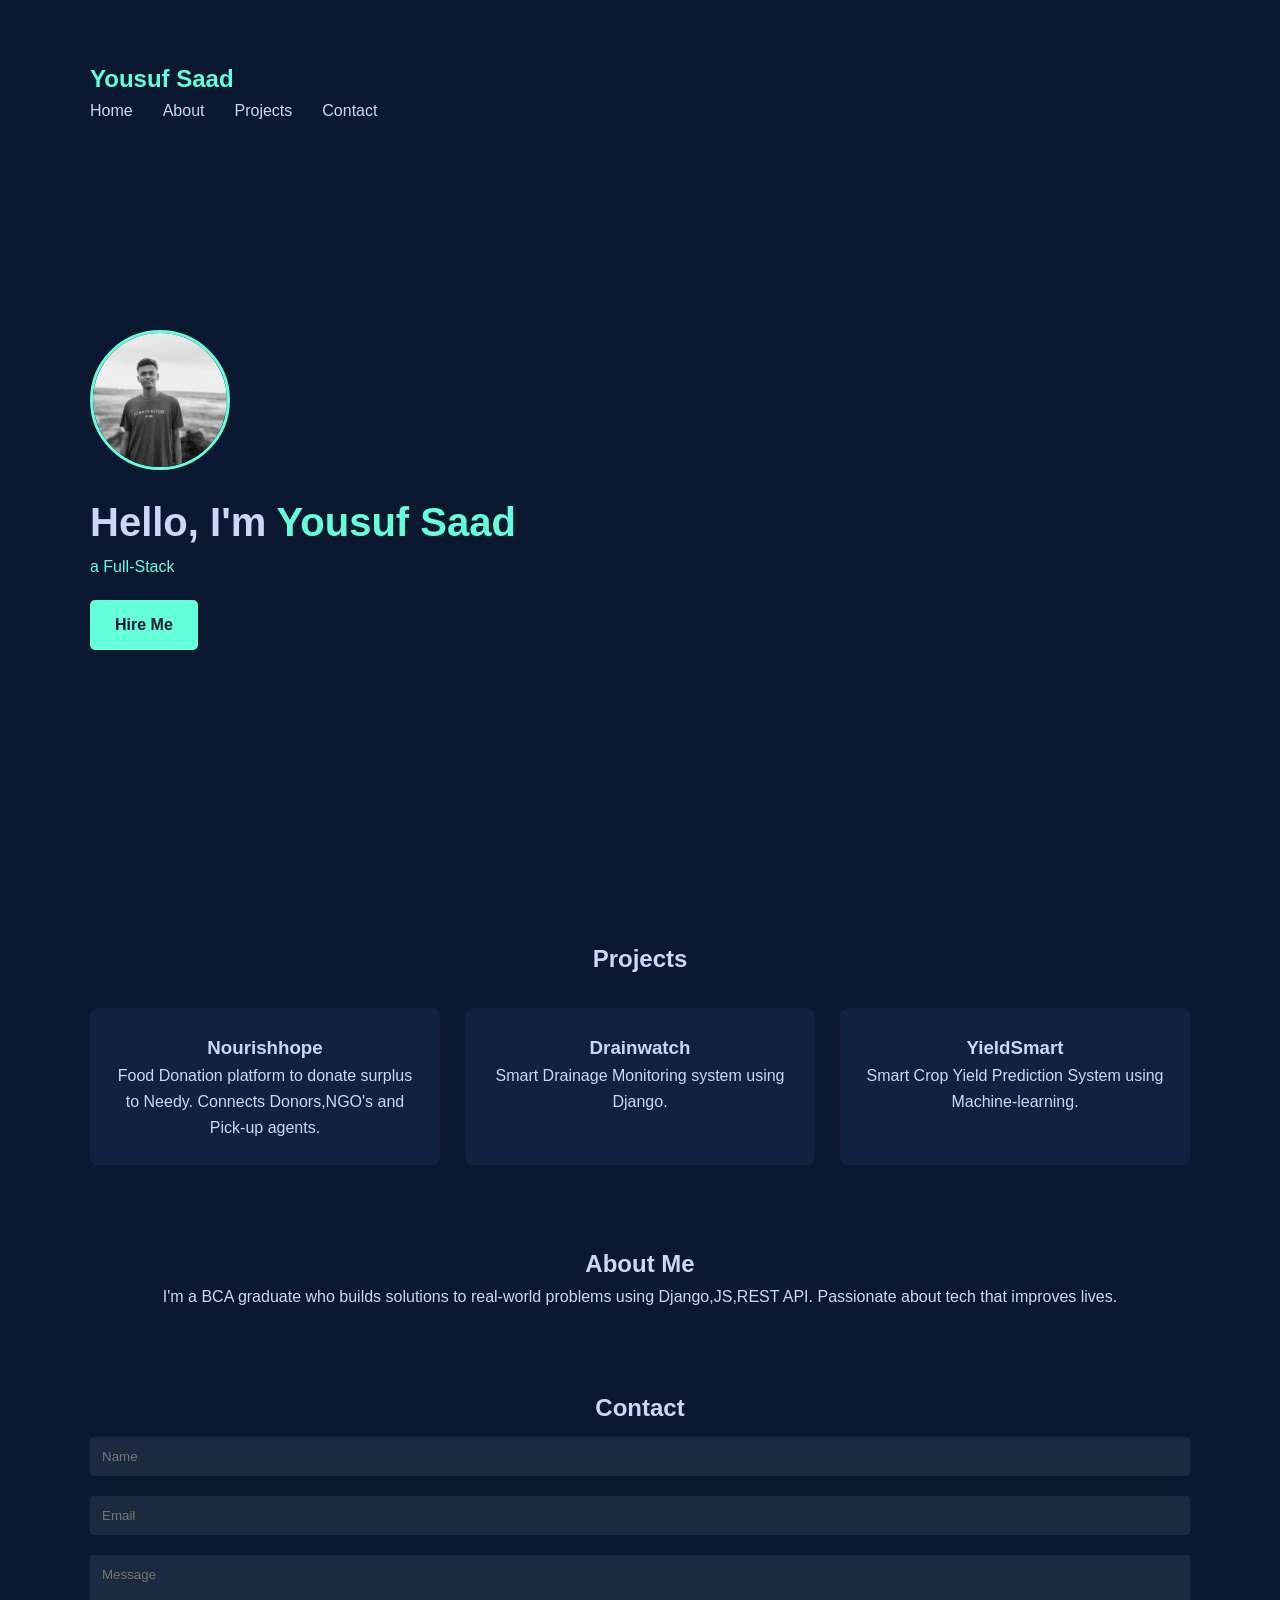
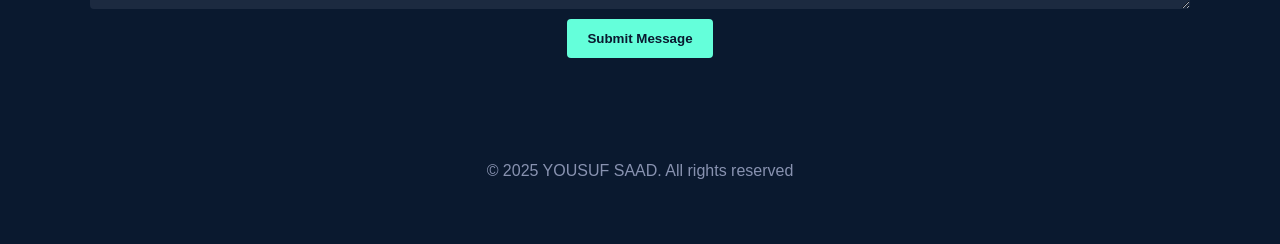
==== index.html @ f2c209ee "renamed file name" ====
<html>

<head>
    <meta charset="UTF-8">
    <title>Yousuf Saad|Software Developer</title>
    <link rel="stylesheet" href="style.css">
</head>

<body>
    <header>
        <div class="container">
            <div class="logo">Yousuf Saad</div>
            <nav>
                <ul>
                    <li><a href="#home">Home</a></li>
                    <li><a href="#about">About</a></li>
                    <li><a href="#projects">Projects</a></li>
                    <li><a href="#contact">Contact</a></li>
                </ul>
        </div>
        </nav>
    </header>
    <section id="home" class="hero">
        <div class="container">
            <img src="assets/images/profile_image.jpg" class="profile-img" alt="profile_image">
            <h1>Hello, I'm <span class="name">Yousuf Saad</span></h1>
            <p><span class="typing-text"></span></p>
            <a href="#contact" class="btn">Hire Me</a>
        </div>
    </section>
    <section id="projects" class="projects">
        <div class="container"><h2>Projects</h2>
            <div class="grid">
                <div class="card">
                    <h3>Nourishhope</h3>
                    <p>Food Donation platform to donate surplus to Needy. Connects Donors,NGO's and Pick-up agents.</p>
                </div>
                <div class="card">
                    <h3>Drainwatch</h3>
                    <p>Smart Drainage Monitoring system using Django.</p>
                </div>
                <div class="card">
                    <h3>YieldSmart</h3>
                    <p>Smart Crop Yield Prediction System using Machine-learning.</p>
                </div>
            </div>
        </div>
    </section>
    <section id="about" class="about">
        <div class="container">
            <h2>About Me</h2>
            <p>I'm a BCA graduate who builds solutions to real-world problems using Django,JS,REST API. Passionate about tech that improves lives.</p>
        </div>
    </section>
    <section id="contact" class="contact">
        <div class="container">
            <h2>Contact</h2>
            <form id="contact-form">
                <input type="text" placeholder="Name" required>
                <input type="email" placeholder="Email" required>
                <textarea placeholder="Message" required></textarea>
                <button type="submit">Submit Message</button>
            </form>
        </div>
    </section>
    <footer>
        <div class="container">
            <p>&copy; 2025 YOUSUF SAAD. All rights reserved</p>
        </div>
    </footer>
    <script src="script.js"></script>
</body>

</html>
---- style.css ----
:root {
    --primary:#0a192f;
    --accent:#64ffda;
    --text:#ccd6f6;
    --light:#8892b0;
    --bg:#112240;
}
* {
    margin: 0;
    padding: 0;
    font-family: 'Segoe UI', sans-serif;
    box-sizing: border-box; scroll-behavior: smooth;
}

body {
    background-color: var(--primary);
    color: var(--text);
    line-height: 1.6;
}

.container{
    width: 90%;
    max-width: 1100px;
    margin: auto;
    padding: 40px 0;
}

header {
    background: #0a192f;
    padding: 20px 0;
    position: fixed;
    top: 0;
    width: 100%;
    z-index: 1000;
}

.logo {
    color: var(--accent);
    font-size: 24px;
    font-weight: bold;
}

nav ul{
    display: flex;
    list-style: none;
    gap: 30px;
}

nav ul li a{
    color: var(--text);
    text-decoration: none;
    transition: color 0.3s ease;
}

nav ul li a:hover{
    color: var(--accent);
}

.hero{
    height: 100vh;
    display: flex;
    align-items: center;
    padding-top: 80px;
}

.profile-img{
    width: 140px;
    height: 140px;
    border-radius: 50%;
    object-fit: cover;
    margin-bottom: 20px;
    border: 3px solid var(--accent);
}

.hero h1{
    font-size: 40px;
}

.hero span{
    color: var(--accent);
}

.btn{
    display: inline-block;
    margin-top: 20px;
    padding: 12px 25px;
    background: var(--accent);
    color: #0a192f;
    border-radius: 5px;
    text-decoration: none;
    font-weight: bold;
    transition: background 0.3s;
}

.btn:hover{
    background: #52e0c4;
}

.projects,.about,.contact{
    text-align: center;
}

.grid{
    display: grid;
    grid-template-columns: repeat(auto-fit,minmax(250px,1fr));
    gap: 25px;
    margin-top: 30px;
}

.card{
    background: var(--bg);
    padding: 25px;
    border-radius: 8px;
    transition: transform 0.3s;
}

.card:hover{
    transform: translateY(-5px);
}

form input,form textarea{
    width: 100%;
    padding: 12px;
    margin: 10px 0;
    border: none;
    border-radius: 4px;
    background: #1c2a40;
    color: white;
}

form button{
    background: var(--accent);
    padding: 12px 20px;
    border: none;
    border-radius: 4px;
    color: #0a192f;
    font-weight: bold;
    cursor: pointer;
    transition: 0.3s;
}

form button:hover{
    background: #52e0c4;
}

footer{
    text-align: center;
    padding: 20px;
    background: #0a192f;
    color: var(--light);
}
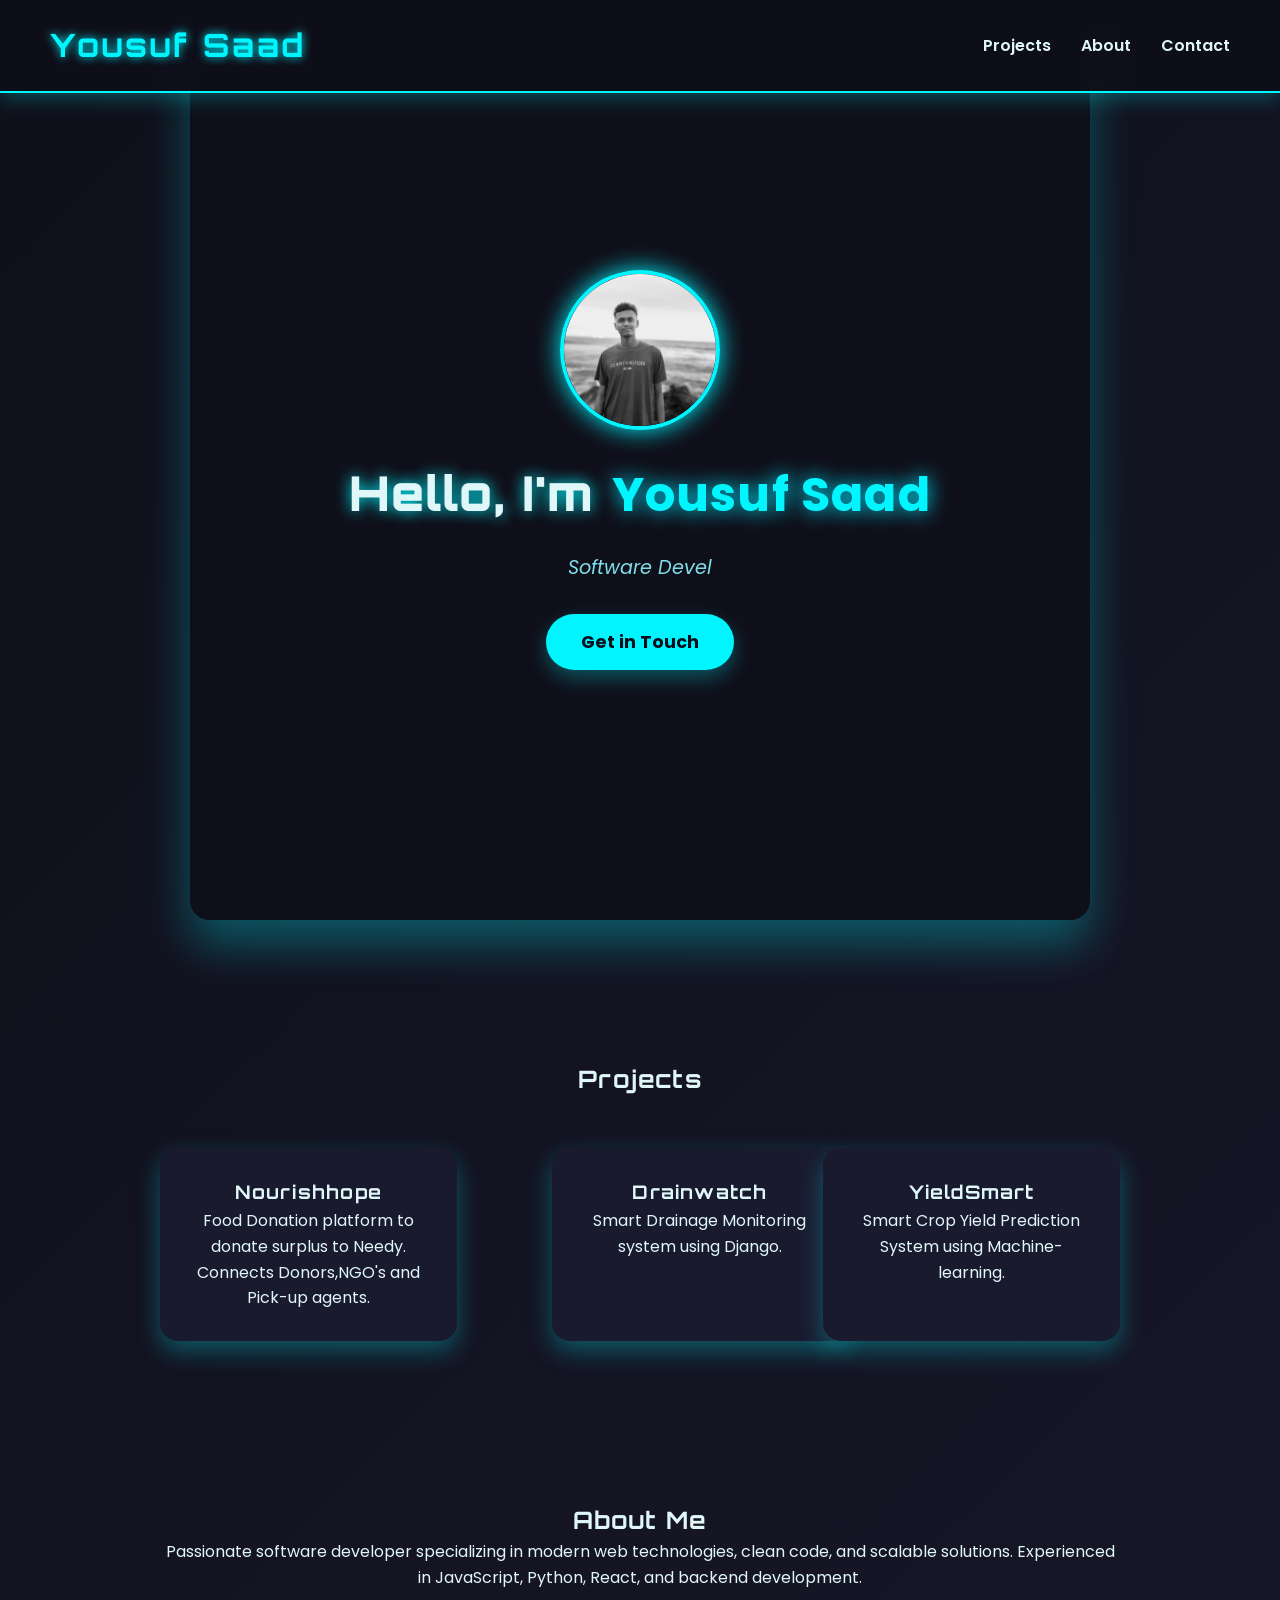
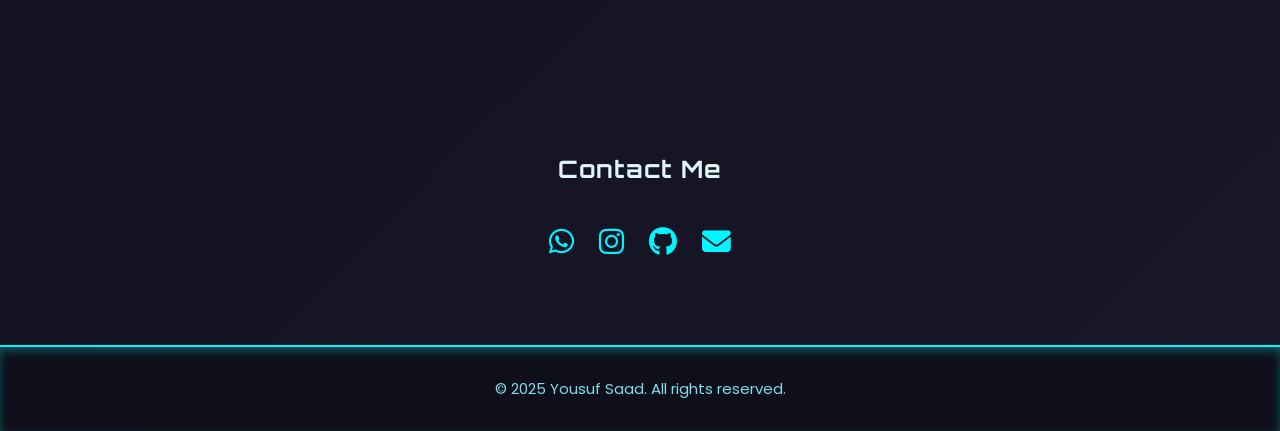
==== commit f4b61ba8: "after some updates" ====
--- a/index.html
+++ b/index.html
@@ -1,74 +1,95 @@
-<html>
+<!DOCTYPE html>
+<html lang="en">
 
 <head>
-    <meta charset="UTF-8">
-    <title>Yousuf Saad|Software Developer</title>
-    <link rel="stylesheet" href="style.css">
+  <meta charset="UTF-8" />
+  <meta name="viewport" content="width=device-width, initial-scale=1" />
+  <title>Yousuf Saad | Software Developer</title>
+
+  <!-- Font Awesome CDN for Social Icons -->
+  <link rel="stylesheet" href="https://cdnjs.cloudflare.com/ajax/libs/font-awesome/6.4.0/css/all.min.css" />
+  <!-- Google Fonts -->
+<link href="https://fonts.googleapis.com/css2?family=Orbitron:wght@500;700&family=Poppins:wght@300;400;600&display=swap" rel="stylesheet">
+
+
+  <!-- Link to external CSS -->
+  <link rel="stylesheet" href="style.css" />
 </head>
 
 <body>
-    <header>
-        <div class="container">
-            <div class="logo">Yousuf Saad</div>
-            <nav>
-                <ul>
-                    <li><a href="#home">Home</a></li>
-                    <li><a href="#about">About</a></li>
-                    <li><a href="#projects">Projects</a></li>
-                    <li><a href="#contact">Contact</a></li>
-                </ul>
-        </div>
-        </nav>
-    </header>
-    <section id="home" class="hero">
-        <div class="container">
-            <img src="assets/images/profile_image.jpg" class="profile-img" alt="profile_image">
-            <h1>Hello, I'm <span class="name">Yousuf Saad</span></h1>
-            <p><span class="typing-text"></span></p>
-            <a href="#contact" class="btn">Hire Me</a>
-        </div>
-    </section>
-    <section id="projects" class="projects">
-        <div class="container"><h2>Projects</h2>
-            <div class="grid">
-                <div class="card">
-                    <h3>Nourishhope</h3>
-                    <p>Food Donation platform to donate surplus to Needy. Connects Donors,NGO's and Pick-up agents.</p>
-                </div>
-                <div class="card">
-                    <h3>Drainwatch</h3>
-                    <p>Smart Drainage Monitoring system using Django.</p>
-                </div>
-                <div class="card">
-                    <h3>YieldSmart</h3>
-                    <p>Smart Crop Yield Prediction System using Machine-learning.</p>
-                </div>
-            </div>
-        </div>
-    </section>
-    <section id="about" class="about">
-        <div class="container">
-            <h2>About Me</h2>
-            <p>I'm a BCA graduate who builds solutions to real-world problems using Django,JS,REST API. Passionate about tech that improves lives.</p>
-        </div>
-    </section>
-    <section id="contact" class="contact">
-        <div class="container">
-            <h2>Contact</h2>
-            <form id="contact-form">
-                <input type="text" placeholder="Name" required>
-                <input type="email" placeholder="Email" required>
-                <textarea placeholder="Message" required></textarea>
-                <button type="submit">Submit Message</button>
-            </form>
-        </div>
-    </section>
-    <footer>
-        <div class="container">
-            <p>&copy; 2025 YOUSUF SAAD. All rights reserved</p>
-        </div>
-    </footer>
-    <script src="script.js"></script>
+  <header>
+    <div class="logo">Yousuf Saad</div>
+    <nav>
+      <ul>
+        <li><a href="#projects">Projects</a></li>
+        <li><a href="#about">About</a></li>
+        <li><a href="#contact">Contact</a></li>
+      </ul>
+    </nav>
+  </header>
+
+  <section class="hero">
+    <img src="assets/images/profile_image.jpg" alt="Yousuf Saad" class="profile-img" />
+    <h1>
+      Hello, I'm <span class="name">Yousuf Saad</span>
+    </h1>
+    <div class="typing-text">Software Developer & IT Professional</div>
+    <a href="#contact" class="btn">Get in Touch</a>
+  </section>
+
+  <section id="projects" class="projects fade-in-section container">
+    <h2>Projects</h2>
+    <div class="grid">
+      <div class="card">
+        <h3>Nourishhope</h3>
+        <p>Food Donation platform to donate surplus to Needy. Connects Donors,NGO's and Pick-up agents.</p>
+      </div>
+      <div class="card">
+        <h3>Drainwatch</h3>
+        <p>Smart Drainage Monitoring system using Django.</p>
+      </div>
+      <div class="card">
+        <h3>YieldSmart</h3>
+        <p>Smart Crop Yield Prediction System using Machine-learning.</p>
+      </div>
+    </div>
+  </section>
+
+  <section id="about" class="about fade-in-section container">
+    <h2>About Me</h2>
+    <p>
+      Passionate software developer specializing in modern web technologies,
+      clean code, and scalable solutions. Experienced in JavaScript,
+      Python, React, and backend development.
+    </p>
+  </section>
+
+  <section id="contact" class="contact fade-in-section container">
+    <h2>Contact Me</h2>
+
+    <!-- Social Icons replacing contact form -->
+    <div class="social-icons" aria-label="Social media and contact links">
+      <a href="https://wa.me/7994304943" target="_blank" rel="noopener" aria-label="WhatsApp">
+        <i class="fab fa-whatsapp"></i>
+      </a>
+      <a href="https://instagram.com/you._x._f" target="_blank" rel="noopener" aria-label="Instagram">
+        <i class="fab fa-instagram"></i>
+      </a>
+      <a href="https://github.com/yousuf-saad" target="_blank" rel="noopener" aria-label="GitHub">
+        <i class="fab fa-github"></i>
+      </a>
+      <a href="mailto:yousuf.techy.17@gmail.com"  aria-label="Email">
+        <i class="fas fa-envelope"></i>
+      </a>
+    </div>
+  </section>
+
+  <footer>
+    &copy; 2025 Yousuf Saad. All rights reserved.
+  </footer>
+
+  <!-- Link to external JS -->
+  <script src="script.js"></script>
 </body>
 
-</html>+</html>
--- a/style.css
+++ b/style.css
@@ -1,151 +1,312 @@
 :root {
-    --primary:#0a192f;
-    --accent:#64ffda;
-    --text:#ccd6f6;
-    --light:#8892b0;
-    --bg:#112240;
-}
+  --primary: #0a0f1d;
+  --accent: #00f5ff;
+  --text: #e0f7fa;
+  --light: #80deea;
+  --bg: #0f0f1a;
+  --shadow-glow: rgba(0, 245, 255, 0.3);
+  --btn-hover-bg: #00e5ff;
+}
+
+/* Reset & Base Styles */
 * {
-    margin: 0;
-    padding: 0;
-    font-family: 'Segoe UI', sans-serif;
-    box-sizing: border-box; scroll-behavior: smooth;
-}
+  margin: 0;
+  padding: 0;
+  box-sizing: border-box;
+  font-family: 'Poppins', 'Segoe UI', Tahoma, Geneva, Verdana, sans-serif;
+  scroll-behavior: smooth;
+}
+
 
 body {
-    background-color: var(--primary);
-    color: var(--text);
-    line-height: 1.6;
-}
-
-.container{
-    width: 90%;
-    max-width: 1100px;
-    margin: auto;
-    padding: 40px 0;
-}
-
+  background: linear-gradient(135deg, #0f0f1a, #1a1a2e, #00f5ff, #1a1a2e);
+  background-size: 400% 400%;
+  animation: techBackground 30s linear infinite;
+  color: var(--text);
+  min-height: 100vh;
+  overflow-x: hidden;
+  line-height: 1.6;
+}
+
+/* Tech Background Animation */
+@keyframes techBackground {
+  0% { background-position: 0 0; }
+  50% { background-position: 100% 100%; }
+  100% { background-position: 0 0; }
+}
+
+/* Header */
 header {
-    background: #0a192f;
-    padding: 20px 0;
-    position: fixed;
-    top: 0;
-    width: 100%;
-    z-index: 1000;
+  position: fixed;
+  top: 0;
+  width: 100%;
+  padding: 20px 50px;
+  background: rgba(15, 15, 26, 0.9);
+  border-bottom: 2px solid var(--accent);
+  box-shadow: 0 4px 20px var(--shadow-glow);
+  backdrop-filter: blur(12px);
+  display: flex;
+  justify-content: space-between;
+  align-items: center;
+  z-index: 1000;
 }
 
 .logo {
-    color: var(--accent);
-    font-size: 24px;
-    font-weight: bold;
-}
-
-nav ul{
-    display: flex;
-    list-style: none;
-    gap: 30px;
-}
-
-nav ul li a{
-    color: var(--text);
-    text-decoration: none;
-    transition: color 0.3s ease;
-}
-
-nav ul li a:hover{
-    color: var(--accent);
-}
-
-.hero{
-    height: 100vh;
-    display: flex;
-    align-items: center;
-    padding-top: 80px;
-}
-
-.profile-img{
-    width: 140px;
-    height: 140px;
-    border-radius: 50%;
-    object-fit: cover;
-    margin-bottom: 20px;
-    border: 3px solid var(--accent);
-}
-
-.hero h1{
-    font-size: 40px;
-}
-
-.hero span{
-    color: var(--accent);
-}
-
-.btn{
-    display: inline-block;
-    margin-top: 20px;
+  font-family: 'Orbitron', sans-serif;
+  font-size: 2rem;
+  font-weight: 700;
+  letter-spacing: 3px;
+  color: var(--accent);
+  text-shadow: 0 0 10px var(--accent);
+}
+
+.hero h1,
+h2,
+h3 {
+  font-family: 'Orbitron', sans-serif;
+  font-weight: 700;
+  letter-spacing: 1.2px;
+}
+
+
+/* Navigation */
+nav ul {
+  list-style: none;
+  display: flex;
+  gap: 30px;
+}
+
+nav ul li a {
+  color: var(--text);
+  text-decoration: none;
+  font-weight: 600;
+  font-size: 1rem;
+  position: relative;
+  padding-bottom: 5px;
+  transition: color 0.3s ease;
+}
+
+nav ul li a::after {
+  content: "";
+  position: absolute;
+  width: 0;
+  height: 2px;
+  background: var(--accent);
+  left: 0;
+  bottom: 0;
+  transition: width 0.3s ease;
+  border-radius: 5px;
+}
+
+nav ul li a:hover,
+nav ul li a:focus {
+  color: var(--accent);
+}
+
+nav ul li a:hover::after,
+nav ul li a:focus::after {
+  width: 100%;
+}
+
+/* Hero Section */
+.hero {
+  height: 100vh;
+  padding-top: 100px;
+  display: flex;
+  flex-direction: column;
+  align-items: center;
+  justify-content: center;
+  text-align: center;
+  background: rgba(15, 15, 26, 0.9);
+  border-radius: 20px;
+  box-shadow: 0 25px 45px var(--shadow-glow);
+  margin: 20px auto 60px;
+  padding: 40px 20px;
+  max-width: 900px;
+}
+
+.profile-img {
+  width: 160px;
+  height: 160px;
+  border-radius: 50%;
+  object-fit: cover;
+  margin-bottom: 25px;
+  border: 4px solid var(--accent);
+  box-shadow: 0 0 25px var(--accent);
+  transition: transform 0.4s ease, box-shadow 0.4s ease;
+}
+
+.profile-img:hover {
+  transform: scale(1.1);
+  box-shadow: 0 0 40px var(--btn-hover-bg);
+}
+
+.hero h1 {
+  font-size: 3rem;
+  font-weight: 900;
+  margin-bottom: 10px;
+  color: var(--text);
+  text-shadow: 0 0 15px var(--accent);
+}
+
+.hero span {
+  color: var(--accent);
+  font-weight: 700;
+  text-shadow: 0 0 20px var(--btn-hover-bg);
+}
+
+.typing-text {
+  font-size: 1.2rem;
+  color: var(--light);
+  margin-top: 10px;
+  font-style: italic;
+  min-height: 28px;
+}
+
+/* Button */
+.btn {
+  margin-top: 30px;
+  padding: 14px 35px;
+  background: var(--accent);
+  color: var(--primary);
+  border-radius: 40px;
+  font-weight: 700;
+  font-size: 1.1rem;
+  text-decoration: none;
+  box-shadow: 0 8px 20px var(--shadow-glow);
+  transition: background 0.3s ease, transform 0.2s ease;
+}
+
+.btn:hover {
+  background: var(--btn-hover-bg);
+  transform: translateY(-4px);
+  box-shadow: 0 12px 30px var(--btn-hover-bg);
+}
+
+/* Sections */
+.container {
+  width: 90%;
+  max-width: 1000px;
+  margin: auto;
+  padding: 80px 20px;
+}
+
+.projects, .about, .contact {
+  text-align: center;
+  opacity: 0;
+  transform: translateY(50px);
+  transition: all 0.8s ease-out;
+}
+
+.fade-in-section.visible {
+  opacity: 1;
+  transform: translateY(0);
+}
+
+/* Grid */
+.grid {
+  display: grid;
+  grid-template-columns: repeat(auto-fit, minmax(280px, 1fr));
+  gap: 35px;
+  margin-top: 50px;
+}
+
+/* Cards */
+.card {
+  background: #1a1a2e;
+  padding: 30px;
+  border-radius: 18px;
+  box-shadow: 0 10px 25px var(--shadow-glow);
+  color: var(--text);
+  opacity: 0;
+  transform: translateX(-60px);
+  transition: all 0.8s ease;
+}
+
+.card.visible {
+  opacity: 1;
+  transform: translateX(0);
+}
+
+.card:nth-child(even) {
+  transform: translateX(60px);
+}
+
+/* Footer */
+footer {
+  text-align: center;
+  padding: 30px 20px;
+  background: rgba(15, 15, 26, 0.9);
+  color: var(--light);
+  font-size: 15px;
+  border-top: 2px solid var(--accent);
+  box-shadow: inset 0 4px 8px var(--shadow-glow);
+}
+
+/* Scrollbar */
+::-webkit-scrollbar {
+  width: 10px;
+}
+
+::-webkit-scrollbar-track {
+  background: var(--primary);
+}
+
+::-webkit-scrollbar-thumb {
+  background: var(--btn-hover-bg);
+  border-radius: 10px;
+  box-shadow: inset 0 0 5px var(--primary);
+}
+
+/* Responsive */
+@media (max-width: 600px) {
+  .hero h1 {
+    font-size: 2rem;
+  }
+
+  header {
+    flex-direction: column;
+    align-items: flex-start;
+    padding: 20px;
+  }
+
+  nav ul {
+    flex-direction: column;
+    align-items: flex-start;
+    gap: 10px;
+    margin-top: 10px;
+  }
+
+  .grid {
+    grid-template-columns: 1fr;
+  }
+
+  .btn {
     padding: 12px 25px;
-    background: var(--accent);
-    color: #0a192f;
-    border-radius: 5px;
-    text-decoration: none;
-    font-weight: bold;
-    transition: background 0.3s;
-}
-
-.btn:hover{
-    background: #52e0c4;
-}
-
-.projects,.about,.contact{
-    text-align: center;
-}
-
-.grid{
-    display: grid;
-    grid-template-columns: repeat(auto-fit,minmax(250px,1fr));
-    gap: 25px;
-    margin-top: 30px;
-}
-
-.card{
-    background: var(--bg);
-    padding: 25px;
-    border-radius: 8px;
-    transition: transform 0.3s;
-}
-
-.card:hover{
-    transform: translateY(-5px);
-}
-
-form input,form textarea{
-    width: 100%;
-    padding: 12px;
-    margin: 10px 0;
-    border: none;
-    border-radius: 4px;
-    background: #1c2a40;
-    color: white;
-}
-
-form button{
-    background: var(--accent);
-    padding: 12px 20px;
-    border: none;
-    border-radius: 4px;
-    color: #0a192f;
-    font-weight: bold;
-    cursor: pointer;
-    transition: 0.3s;
-}
-
-form button:hover{
-    background: #52e0c4;
-}
-
-footer{
-    text-align: center;
-    padding: 20px;
-    background: #0a192f;
-    color: var(--light);
-}+    font-size: 1rem;
+  }
+}
+
+/* Social Icons */
+.social-icons {
+  margin-top: 30px;
+  display: flex;
+  justify-content: center;
+  align-items: center;
+  gap: 25px;
+  flex-wrap: wrap;
+}
+
+.social-icons a {
+  color: var(--accent);
+  font-size: 1.8rem;
+  transition: color 0.3s ease, transform 0.3s ease;
+  text-decoration: none;
+}
+
+.social-icons a:hover,
+.social-icons a:focus {
+  color: var(--btn-hover-bg);
+  transform: scale(1.2);
+  text-shadow: 0 0 12px var(--btn-hover-bg);
+}
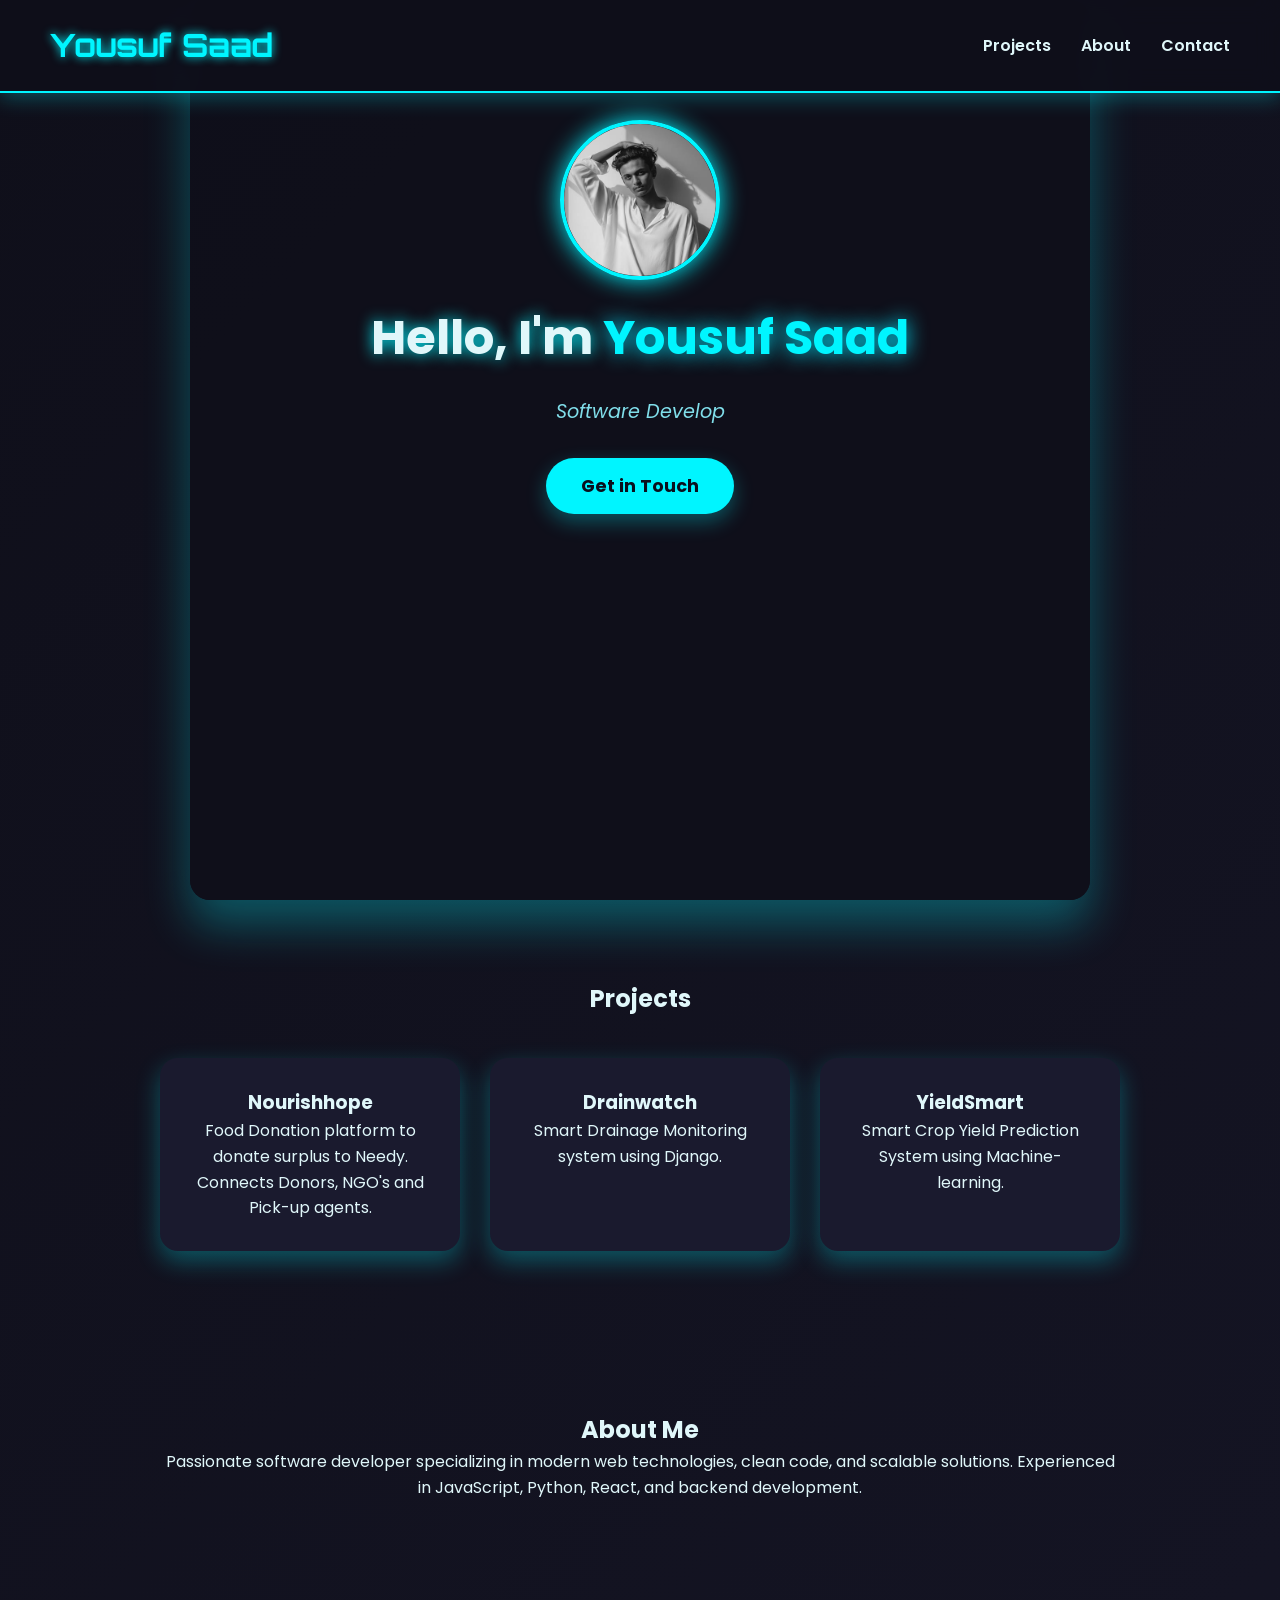
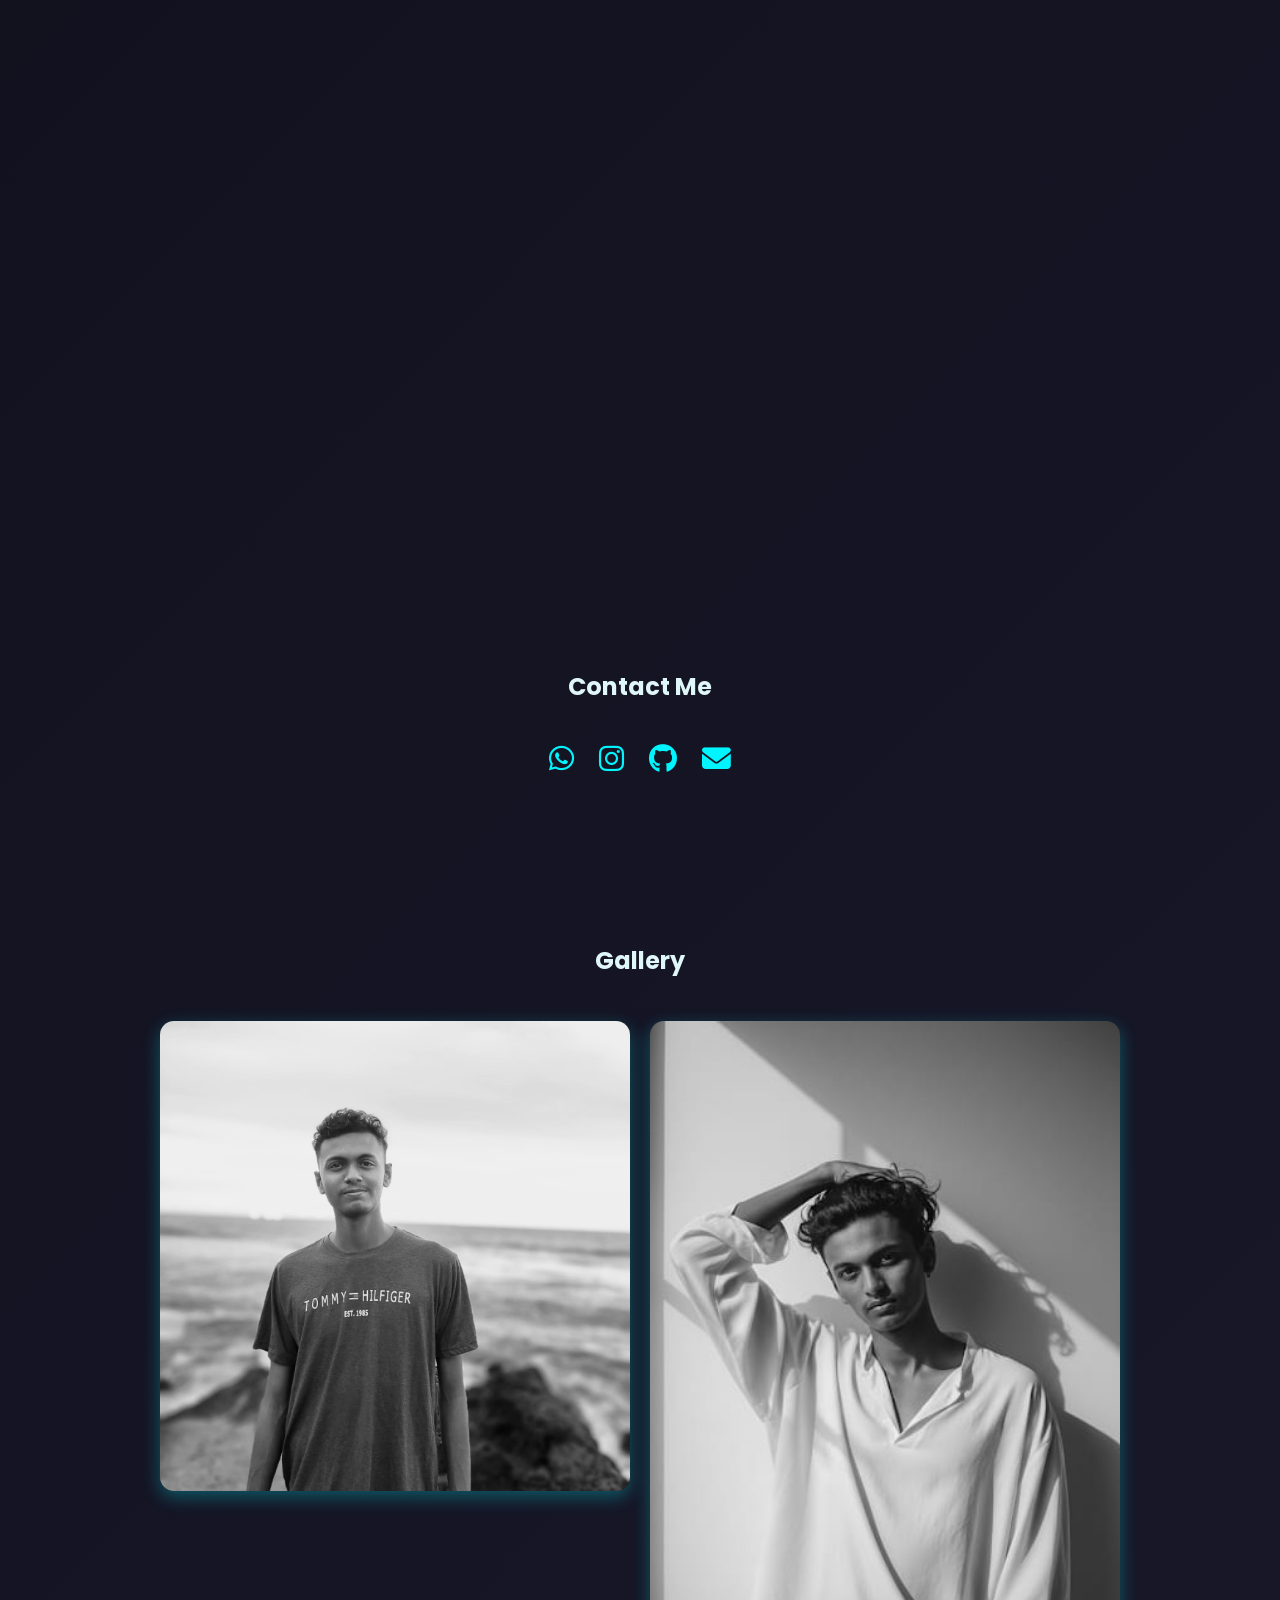
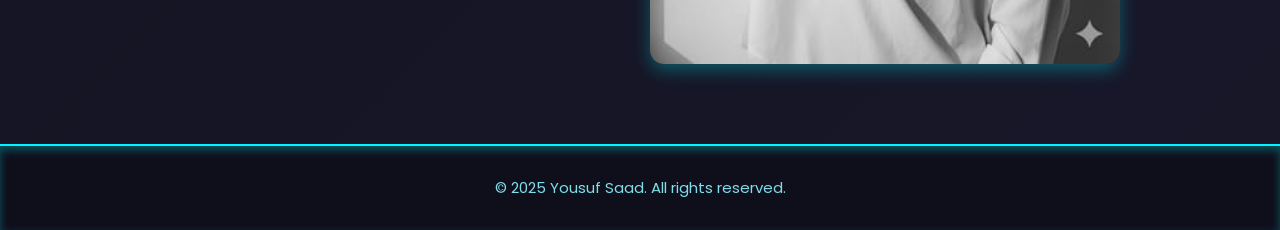
==== commit 25600dd4: "maintainance nov25" ====
--- a/index.html
+++ b/index.html
@@ -6,19 +6,20 @@
   <meta name="viewport" content="width=device-width, initial-scale=1" />
   <title>Yousuf Saad | Software Developer</title>
 
-  <!-- Font Awesome CDN for Social Icons -->
+  <!-- Font Awesome -->
   <link rel="stylesheet" href="https://cdnjs.cloudflare.com/ajax/libs/font-awesome/6.4.0/css/all.min.css" />
   <!-- Google Fonts -->
-<link href="https://fonts.googleapis.com/css2?family=Orbitron:wght@500;700&family=Poppins:wght@300;400;600&display=swap" rel="stylesheet">
-
-
-  <!-- Link to external CSS -->
+  <link href="https://fonts.googleapis.com/css2?family=Orbitron:wght@500;700&family=Poppins:wght@300;400;600&display=swap" rel="stylesheet" />
+  <!-- Custom CSS -->
   <link rel="stylesheet" href="style.css" />
 </head>
 
 <body>
   <header>
     <div class="logo">Yousuf Saad</div>
+    <button class="menu-toggle" aria-label="Toggle menu">
+      <i class="fas fa-bars"></i>
+    </button>
     <nav>
       <ul>
         <li><a href="#projects">Projects</a></li>
@@ -29,10 +30,8 @@
   </header>
 
   <section class="hero">
-    <img src="assets/images/profile_image.jpg" alt="Yousuf Saad" class="profile-img" />
-    <h1>
-      Hello, I'm <span class="name">Yousuf Saad</span>
-    </h1>
+    <img src="assets/images/profile_logo.jpg" alt="Yousuf Saad" class="profile-img" />
+    <h1>Hello, I'm <span class="name">Yousuf Saad</span></h1>
     <div class="typing-text">Software Developer & IT Professional</div>
     <a href="#contact" class="btn">Get in Touch</a>
   </section>
@@ -42,7 +41,7 @@
     <div class="grid">
       <div class="card">
         <h3>Nourishhope</h3>
-        <p>Food Donation platform to donate surplus to Needy. Connects Donors,NGO's and Pick-up agents.</p>
+        <p>Food Donation platform to donate surplus to Needy. Connects Donors, NGO's and Pick-up agents.</p>
       </div>
       <div class="card">
         <h3>Drainwatch</h3>
@@ -62,33 +61,50 @@
       clean code, and scalable solutions. Experienced in JavaScript,
       Python, React, and backend development.
     </p>
+      <iframe src="assets/resume/yousuf saad_resume.pdf" width="100%" height="600px" style="border: none;"></iframe>
   </section>
 
   <section id="contact" class="contact fade-in-section container">
     <h2>Contact Me</h2>
-
-    <!-- Social Icons replacing contact form -->
     <div class="social-icons" aria-label="Social media and contact links">
-      <a href="https://wa.me/7994304943" target="_blank" rel="noopener" aria-label="WhatsApp">
+      <a href="https://wa.me/7994304943" target="_blank" aria-label="WhatsApp">
         <i class="fab fa-whatsapp"></i>
       </a>
-      <a href="https://instagram.com/you._x._f" target="_blank" rel="noopener" aria-label="Instagram">
+      <a href="https://instagram.com/yousuf._saad" target="_blank" aria-label="Instagram">
         <i class="fab fa-instagram"></i>
       </a>
-      <a href="https://github.com/yousuf-saad" target="_blank" rel="noopener" aria-label="GitHub">
+      <a href="https://github.com/YOUSUF-SAAD" target="_blank" aria-label="GitHub">
         <i class="fab fa-github"></i>
       </a>
-      <a href="mailto:yousuf.techy.17@gmail.com"  aria-label="Email">
+      <a href="mailto:yousuf.techy.17@gmail.com" aria-label="Email">
         <i class="fas fa-envelope"></i>
       </a>
     </div>
   </section>
 
+  <section id="gallery" class="gallery fade-in-section container">
+    <h2>Gallery</h2>
+    <div class="gallery-grid">
+      <img src="assets/images/profile_image.jpg" alt="profile-img" class="gallery-item">
+      <img src="assets/images/profile_logo.jpg" alt="profile-logo" class="gallery-item">
+    </div>
+  </section>
+
+  <div id="lightbox" class="lightbox">
+    <span class="close">&times;</span>
+    <img class="lightbox-img" id="lightbox-img" src="" alt="Expanded view">
+    <div class="lightbox-controls">
+      <span class="prev">&#10094;</span>
+      <span class="next">&#10095;</span>
+    </div>
+  </div>
+
+  
+
   <footer>
     &copy; 2025 Yousuf Saad. All rights reserved.
   </footer>
 
-  <!-- Link to external JS -->
   <script src="script.js"></script>
 </body>
 
--- a/style.css
+++ b/style.css
@@ -13,10 +13,9 @@
   margin: 0;
   padding: 0;
   box-sizing: border-box;
+  scroll-behavior: smooth;
   font-family: 'Poppins', 'Segoe UI', Tahoma, Geneva, Verdana, sans-serif;
-  scroll-behavior: smooth;
-}
-
+}
 
 body {
   background: linear-gradient(135deg, #0f0f1a, #1a1a2e, #00f5ff, #1a1a2e);
@@ -28,7 +27,6 @@
   line-height: 1.6;
 }
 
-/* Tech Background Animation */
 @keyframes techBackground {
   0% { background-position: 0 0; }
   50% { background-position: 100% 100%; }
@@ -55,19 +53,9 @@
   font-family: 'Orbitron', sans-serif;
   font-size: 2rem;
   font-weight: 700;
-  letter-spacing: 3px;
   color: var(--accent);
   text-shadow: 0 0 10px var(--accent);
 }
-
-.hero h1,
-h2,
-h3 {
-  font-family: 'Orbitron', sans-serif;
-  font-weight: 700;
-  letter-spacing: 1.2px;
-}
-
 
 /* Navigation */
 nav ul {
@@ -98,31 +86,32 @@
   border-radius: 5px;
 }
 
-nav ul li a:hover,
-nav ul li a:focus {
+nav ul li a:hover::after {
+  width: 100%;
+}
+
+.menu-toggle {
+  display: none;
+  font-size: 1.8rem;
+  background: none;
   color: var(--accent);
-}
-
-nav ul li a:hover::after,
-nav ul li a:focus::after {
-  width: 100%;
+  border: none;
+  cursor: pointer;
 }
 
 /* Hero Section */
 .hero {
   height: 100vh;
-  padding-top: 100px;
+  max-width: 900px;
+  margin: 0 auto;
+  padding: 120px 20px 60px;
   display: flex;
   flex-direction: column;
   align-items: center;
-  justify-content: center;
   text-align: center;
   background: rgba(15, 15, 26, 0.9);
   border-radius: 20px;
   box-shadow: 0 25px 45px var(--shadow-glow);
-  margin: 20px auto 60px;
-  padding: 40px 20px;
-  max-width: 900px;
 }
 
 .profile-img {
@@ -130,37 +119,33 @@
   height: 160px;
   border-radius: 50%;
   object-fit: cover;
-  margin-bottom: 25px;
   border: 4px solid var(--accent);
   box-shadow: 0 0 25px var(--accent);
-  transition: transform 0.4s ease, box-shadow 0.4s ease;
+  margin-bottom: 20px;
+  transition: transform 0.4s ease;
 }
 
 .profile-img:hover {
   transform: scale(1.1);
-  box-shadow: 0 0 40px var(--btn-hover-bg);
 }
 
 .hero h1 {
   font-size: 3rem;
-  font-weight: 900;
   margin-bottom: 10px;
   color: var(--text);
   text-shadow: 0 0 15px var(--accent);
 }
 
-.hero span {
+.hero .name {
   color: var(--accent);
-  font-weight: 700;
   text-shadow: 0 0 20px var(--btn-hover-bg);
 }
 
 .typing-text {
   font-size: 1.2rem;
+  font-style: italic;
+  margin-top: 10px;
   color: var(--light);
-  margin-top: 10px;
-  font-style: italic;
-  min-height: 28px;
 }
 
 /* Button */
@@ -180,7 +165,6 @@
 .btn:hover {
   background: var(--btn-hover-bg);
   transform: translateY(-4px);
-  box-shadow: 0 12px 30px var(--btn-hover-bg);
 }
 
 /* Sections */
@@ -191,7 +175,10 @@
   padding: 80px 20px;
 }
 
-.projects, .about, .contact {
+.projects,
+.about,
+.contact,
+.gallery {
   text-align: center;
   opacity: 0;
   transform: translateY(50px);
@@ -203,12 +190,12 @@
   transform: translateY(0);
 }
 
-/* Grid */
+/* Grid Layout */
 .grid {
   display: grid;
   grid-template-columns: repeat(auto-fit, minmax(280px, 1fr));
-  gap: 35px;
-  margin-top: 50px;
+  gap: 30px;
+  margin-top: 40px;
 }
 
 /* Cards */
@@ -219,17 +206,13 @@
   box-shadow: 0 10px 25px var(--shadow-glow);
   color: var(--text);
   opacity: 0;
-  transform: translateX(-60px);
+  transform: translateY(50px);
   transition: all 0.8s ease;
 }
 
 .card.visible {
   opacity: 1;
-  transform: translateX(0);
-}
-
-.card:nth-child(even) {
-  transform: translateX(60px);
+  transform: translateY(0);
 }
 
 /* Footer */
@@ -258,35 +241,6 @@
   box-shadow: inset 0 0 5px var(--primary);
 }
 
-/* Responsive */
-@media (max-width: 600px) {
-  .hero h1 {
-    font-size: 2rem;
-  }
-
-  header {
-    flex-direction: column;
-    align-items: flex-start;
-    padding: 20px;
-  }
-
-  nav ul {
-    flex-direction: column;
-    align-items: flex-start;
-    gap: 10px;
-    margin-top: 10px;
-  }
-
-  .grid {
-    grid-template-columns: 1fr;
-  }
-
-  .btn {
-    padding: 12px 25px;
-    font-size: 1rem;
-  }
-}
-
 /* Social Icons */
 .social-icons {
   margin-top: 30px;
@@ -304,9 +258,152 @@
   text-decoration: none;
 }
 
-.social-icons a:hover,
-.social-icons a:focus {
+.social-icons a:hover {
   color: var(--btn-hover-bg);
   transform: scale(1.2);
-  text-shadow: 0 0 12px var(--btn-hover-bg);
-}
+}
+
+/* Gallery */
+.gallery-grid {
+  display: grid;
+  grid-template-columns: repeat(auto-fit, minmax(220px, 1fr));
+  gap: 20px;
+  margin-top: 40px;
+}
+
+.gallery-item {
+  width: 100%;
+  border-radius: 14px;
+  cursor: pointer;
+  transition: transform 0.3s ease, box-shadow 0.3s ease;
+  box-shadow: 0 6px 18px var(--shadow-glow);
+}
+
+.gallery-item:hover {
+  transform: scale(1.05);
+  box-shadow: 0 8px 25px var(--btn-hover-bg);
+}
+
+/* Lightbox */
+.lightbox {
+  display: none;
+  position: fixed;
+  z-index: 2000;
+  top: 0;
+  left: 0;
+  width: 100%;
+  height: 100%;
+  background: rgba(15, 15, 26, 0.95);
+  justify-content: center;
+  align-items: center;
+  flex-direction: column;
+}
+
+.lightbox-img {
+  max-width: 90%;
+  max-height: 80%;
+  border-radius: 14px;
+  box-shadow: 0 0 25px var(--accent);
+  animation: fadeIn 0.4s ease-in-out;
+}
+
+.lightbox-controls {
+  margin-top: 15px;
+  display: flex;
+  gap: 30px;
+}
+
+.lightbox .close,
+.lightbox .prev,
+.lightbox .next {
+  color: var(--accent);
+  font-size: 2.2rem;
+  cursor: pointer;
+  transition: color 0.3s ease, transform 0.3s ease;
+  user-select: none;
+}
+
+.lightbox .close:hover,
+.lightbox .prev:hover,
+.lightbox .next:hover {
+  color: var(--btn-hover-bg);
+  transform: scale(1.2);
+}
+
+@keyframes fadeIn {
+  from {
+    opacity: 0;
+    transform: scale(0.9);
+  }
+  to {
+    opacity: 1;
+    transform: scale(1);
+  }
+}
+
+/* Responsive Design */
+@media (max-width: 768px) {
+  header {
+    flex-direction: column;
+    align-items: flex-start;
+    padding: 20px;
+  }
+
+  nav ul {
+    flex-direction: column;
+    align-items: flex-start;
+    gap: 10px;
+    margin-top: 10px;
+  }
+
+  .hero h1 {
+    font-size: 2rem;
+  }
+
+  .typing-text {
+    font-size: 1rem;
+  }
+
+  .profile-img {
+    width: 120px;
+    height: 120px;
+  }
+
+  .btn {
+    padding: 12px 25px;
+    font-size: 1rem;
+  }
+
+  .gallery-grid {
+    grid-template-columns: 1fr;
+  }
+
+  .menu-toggle {
+    display: block;
+  }
+
+  nav {
+    display: none;
+    width: 100%;
+  }
+
+  nav.active {
+    display: block;
+  }
+}
+
+@media (max-width: 480px) {
+  .logo {
+    font-size: 1.5rem;
+  }
+
+  .hero h1 {
+    font-size: 1.6rem;
+  }
+
+  .btn {
+    width: 100%;
+    text-align: center;
+  }
+}
+
